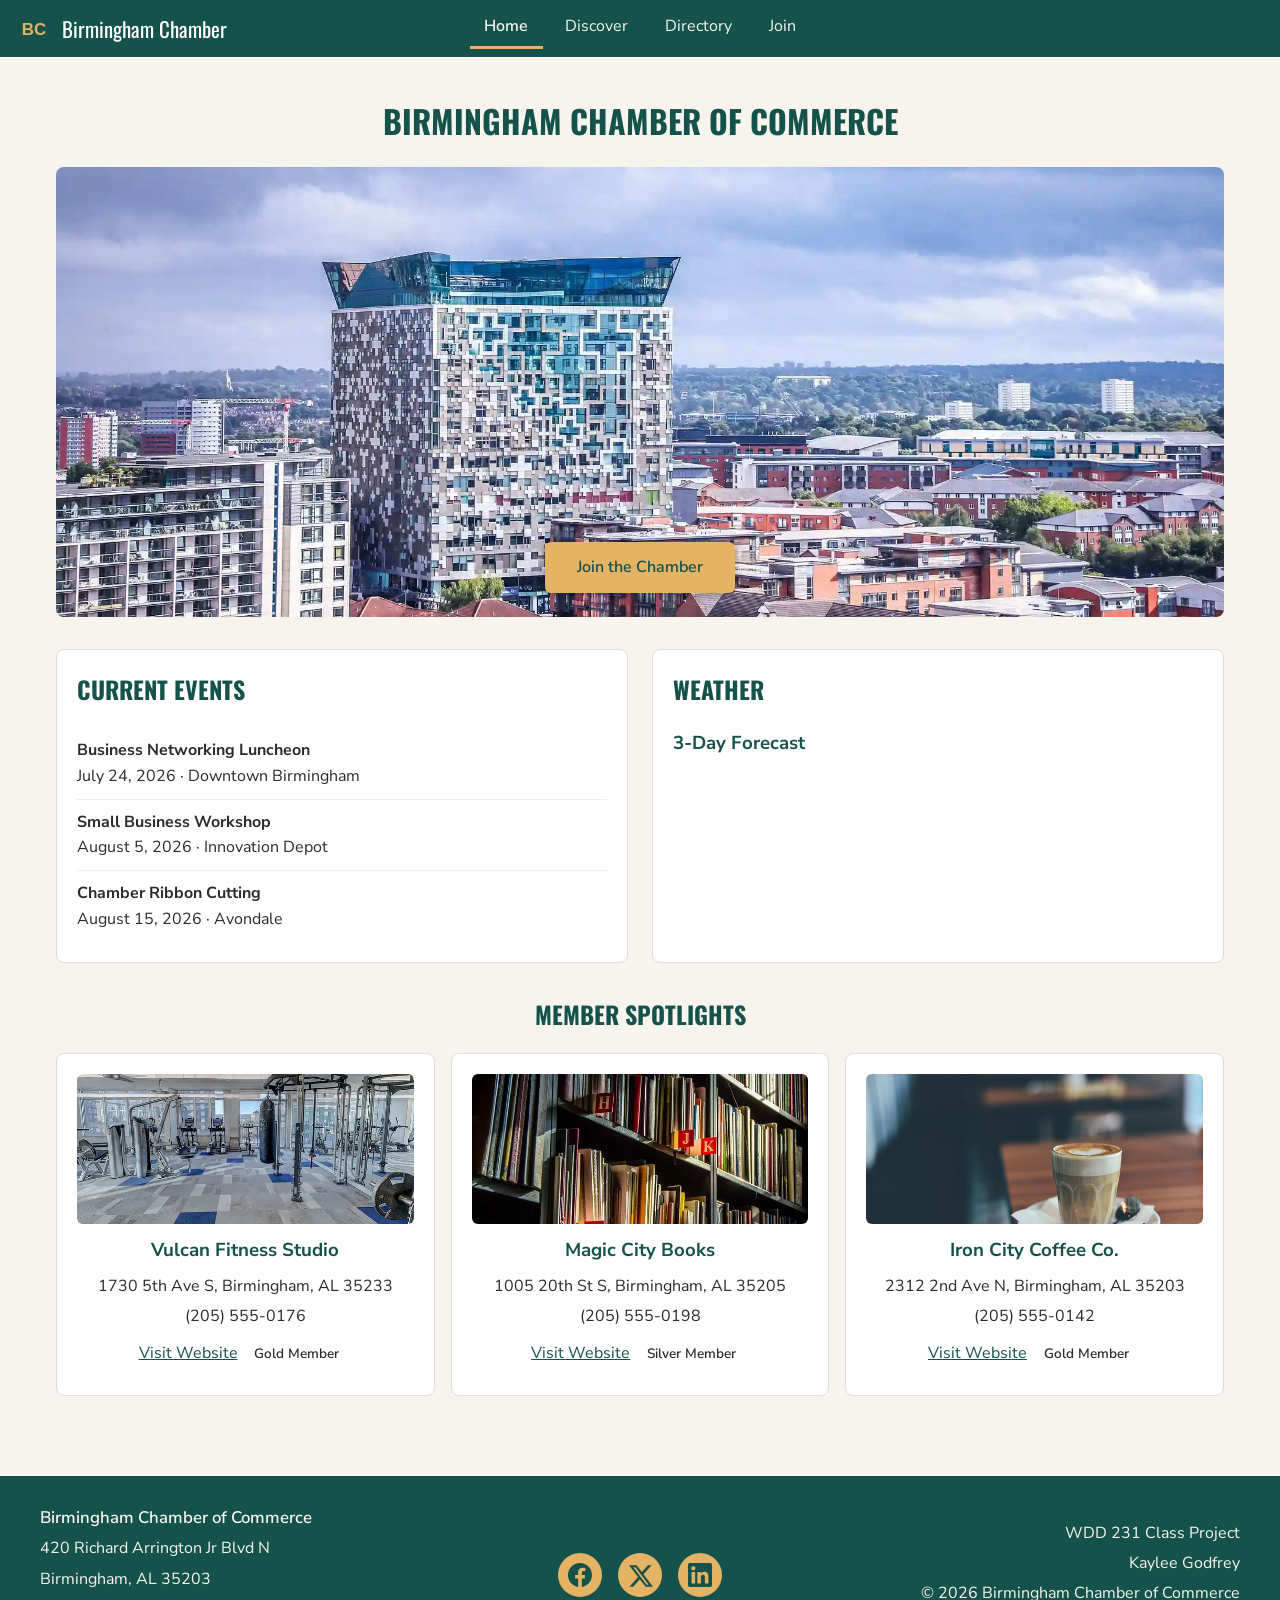
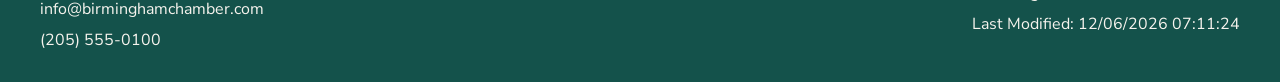
==== chamber/index.html @ e90c3314 "Add home page" ====
<!DOCTYPE html>
<html lang="en">
<head>
  <meta charset="UTF-8">
  <meta name="viewport" content="width=device-width, initial-scale=1.0">
  <title>Home | Birmingham Chamber of Commerce</title>
  <meta name="description" content="The Birmingham Chamber of Commerce supports and connects local businesses in Birmingham, Alabama through networking, events, and community resources.">
  <meta name="author" content="Kaylee Godfrey">

  <meta property="og:title" content="Birmingham Chamber of Commerce">
  <meta property="og:description" content="Supporting and connecting local businesses in Birmingham, Alabama.">
  <meta property="og:image" content="https://kayrand.github.io/wdd231/chamber/images/og-image.webp">
  <meta property="og:url" content="https://kayrand.github.io/wdd231/chamber/index.html">

  <link rel="icon" href="images/favicon.svg" type="image/svg+xml">

  <link rel="preconnect" href="https://fonts.googleapis.com">
  <link rel="preconnect" href="https://fonts.gstatic.com" crossorigin>
  <link href="https://fonts.googleapis.com/css2?family=Nunito+Sans:wght@400;600&family=Oswald:wght@500;700&display=swap" rel="stylesheet">

  <link rel="stylesheet" href="styles/normalize.css">
  <link rel="stylesheet" href="styles/small.css">
  <link rel="stylesheet" href="styles/larger.css">

  <script src="scripts/navigation.js" defer></script>
  <script src="scripts/weather.js" defer></script>
  <script src="scripts/spotlights.js" defer></script>
  <script src="scripts/date.js" defer></script>
</head>
<body>
  <div class="top-bar">
    <div class="header-title">
      <img src="images/favicon.svg" alt="Birmingham Chamber logo" class="logo">
      <span>Birmingham Chamber</span>
    </div>

    <button id="menu-toggle" aria-label="Open menu">&#9776;</button>

    <nav id="nav-menu">
      <a href="index.html" class="active">Home</a>
      <a href="discover.html">Discover</a>
      <a href="directory.html">Directory</a>
      <a href="join.html">Join</a>
    </nav>
  </div>

  <main>
    <h1>Birmingham Chamber of Commerce</h1>

    <section class="hero">
      <img src="images/hero.webp" alt="Downtown Birmingham, Alabama skyline">
      <a href="join.html" class="cta">Join the Chamber</a>
    </section>

    <div class="home-grid">
      <section class="events">
        <h2>Current Events</h2>
        <ul>
          <li>
            <strong>Business Networking Luncheon</strong><br>
            July 24, 2026 · Downtown Birmingham
          </li>
          <li>
            <strong>Small Business Workshop</strong><br>
            August 5, 2026 · Innovation Depot
          </li>
          <li>
            <strong>Chamber Ribbon Cutting</strong><br>
            August 15, 2026 · Avondale
          </li>
        </ul>
      </section>

      <section class="weather">
        <h2>Weather</h2>
        <div class="weather-current">
          <p id="current-temp"></p>
          <p id="current-desc"></p>
        </div>
        <div class="weather-forecast">
          <h3>3-Day Forecast</h3>
          <div id="forecast"></div>
        </div>
      </section>
    </div>

    <section class="spotlights">
      <h2>Member Spotlights</h2>
      <div id="spotlight-cards"></div>
    </section>
  </main>

  <footer>
    <div class="footer-contact">
      <p class="footer-name">Birmingham Chamber of Commerce</p>
      <p>420 Richard Arrington Jr Blvd N</p>
      <p>Birmingham, AL 35203</p>
      <p>info@birminghamchamber.com</p>
      <p>(205) 555-0100</p>
    </div>

    <div class="footer-social">
      <a href="https://www.facebook.com" target="_blank" aria-label="Facebook">
        <img src="images/facebook.svg" alt="Facebook">
      </a>
      <a href="https://www.twitter.com" target="_blank" aria-label="Twitter">
        <img src="images/twitter.svg" alt="Twitter">
      </a>
      <a href="https://www.linkedin.com" target="_blank" aria-label="LinkedIn">
        <img src="images/linkedin.svg" alt="LinkedIn">
      </a>
    </div>

    <div class="footer-info">
      <p>WDD 231 Class Project</p>
      <p>Kaylee Godfrey</p>
      <p>&copy; <span id="year"></span> Birmingham Chamber of Commerce</p>
      <p id="lastModified"></p>
    </div>
  </footer>
</body>
</html>
---- chamber/styles/small.css ----
:root {
  --forest: #14524b;
  --gold: #e4b363;
  --cream: #f7f4ee;
  --charcoal: #2b2b2b;
  --white: #ffffff;
}

* {
  box-sizing: border-box;
}

body {
  margin: 0;
  font-family: 'Nunito Sans', sans-serif;
  background-color: var(--cream);
  color: var(--charcoal);
  line-height: 1.6;
}

h1, h2 {
  font-family: 'Oswald', sans-serif;
  text-transform: uppercase;
}

.top-bar {
  display: flex;
  align-items: center;
  justify-content: space-between;
  flex-wrap: wrap;
  padding: 0.5rem 1rem;
  background-color: var(--forest);
}

.header-title {
  display: flex;
  align-items: center;
  gap: 0.6rem;
}

.header-title .logo {
  width: 36px;
  height: 36px;
}

.header-title span {
  font-family: 'Oswald', sans-serif;
  font-size: 1.3rem;
  color: var(--white);
}

#menu-toggle {
  font-size: 1.6rem;
  background: none;
  border: none;
  color: var(--gold);
  cursor: pointer;
}

/* NAV */
nav {
  display: none;
  flex-direction: column;
  width: 100%;
}

nav.open {
  display: flex;
}

nav a {
  padding: 0.7rem 1rem;
  color: var(--cream);
  text-decoration: none;
  border-bottom: 3px solid transparent;
  transition: border-color 0.2s;
}

nav a:hover {
  border-bottom-color: var(--gold);
}

nav a.active {
  border-bottom-color: var(--gold);
  font-weight: 600;
}

/* MAIN */
main {
  padding: 1rem;
}

h1 {
  color: var(--forest);
  text-align: center;
}

/* VIEW TOGGLE */
.view-toggle {
  display: flex;
  justify-content: flex-end;
  gap: 0.5rem;
  margin-bottom: 1rem;
}

.view-toggle button {
  font-size: 1.2rem;
  width: 40px;
  height: 40px;
  background-color: var(--white);
  border: 1px solid var(--forest);
  color: var(--forest);
  border-radius: 6px;
  cursor: pointer;
  transition: background-color 0.2s, color 0.2s;
}

.view-toggle button.active {
  background-color: var(--forest);
  color: var(--white);
}

/* GRID VIEW */
.grid {
  display: grid;
  grid-template-columns: 1fr;
  gap: 1rem;
}

.grid section {
  background-color: var(--white);
  border: 1px solid #ddd;
  border-radius: 8px;
  overflow: hidden;
  text-align: center;
}

.grid section > * {
  padding: 0 1rem;
}

.grid .card-top {
  height: 6px;
  background-color: var(--forest);
  padding: 0;
}

.grid h2 {
  color: var(--forest);
  font-size: 1.1rem;
  margin: 0.75rem 0 0.25rem;
}

.grid img {
  width: 100%;
  height: 160px;
  object-fit: cover;
  padding: 0;
}

.grid .level {
  display: inline-block;
  margin: 0.5rem 0 1rem;
  padding: 0.2rem 0.8rem;
  border-radius: 6px;
  font-size: 0.85rem;
  font-weight: 600;
}

.grid .level.gold {
  background-color: #d4af37;
  color: #3d2f08;
}

.grid .level.silver {
  background-color: #c0c0c0;
  color: #2e2e2e;
}

.grid .level.bronze {
  background-color: #8a5223;
  color: #ffffff;
}

/* LIST VIEW */
.list {
  display: flex;
  flex-direction: column;
}

.list section {
  display: grid;
  grid-template-columns: 1fr auto;
  align-items: center;
  gap: 0.5rem;
  padding: 0.6rem 1rem;
  border-bottom: 1px solid #ddd;
}

.list .card-top,
.list img,
.list p,
.list .level {
  display: none;
}

.list h2 {
  color: var(--forest);
  font-size: 1rem;
  margin: 0;
  text-align: left;
  text-transform: none;
  font-family: 'Nunito Sans', sans-serif;
}

.list a {
  color: var(--forest);
  font-size: 0.9rem;
}

/* FOOTER */
footer {
  background-color: var(--forest);
  color: var(--cream);
  padding: 1.5rem 1rem;
  margin-top: 2rem;
  text-align: center;
}

footer p {
  margin: 0.3rem 0;
}

.footer-name {
  font-weight: 600;
  font-size: 1.05rem;
}

.footer-social {
  display: flex;
  justify-content: center;
  gap: 1rem;
  margin: 1.25rem 0;
}

.footer-social img {
  width: 44px;
  height: 44px;
}

.footer-info {
  margin-top: 1.25rem;
  padding-top: 1.25rem;
  border-top: 1px solid rgba(255, 255, 255, 0.2);
}

footer a {
  color: var(--gold);
}

/* HERO */
.hero {
  position: relative;
  margin-bottom: 2rem;
}

.hero img {
  width: 100%;
  height: 300px;
  object-fit: cover;
  object-position: center bottom;
  display: block;
  border-radius: 8px;
}

.hero .cta {
  position: absolute;
  bottom: 1.5rem;
  left: 50%;
  transform: translateX(-50%);
  padding: 0.8rem 2rem;
  background-color: var(--gold);
  color: var(--forest);
  font-weight: 600;
  text-decoration: none;
  border-radius: 6px;
  white-space: nowrap;
  box-shadow: 0 2px 8px rgba(0, 0, 0, 0.3);
  transition: background-color 0.2s;
}

.hero .cta:hover {
  background-color: #d49a4a;
}

/* HOME GRID */
.home-grid {
  display: flex;
  flex-direction: column;
  gap: 1.5rem;
  margin-bottom: 2rem;
}

.events,
.weather {
  background-color: var(--white);
  border: 1px solid #ddd;
  border-radius: 8px;
  padding: 1.25rem;
}

.events h2,
.weather h2 {
  color: var(--forest);
  margin-top: 0;
}

.events ul {
  list-style: none;
  padding: 0;
  margin: 0;
}

.events li {
  padding: 0.6rem 0;
  border-bottom: 1px solid #eee;
}

.events li:last-child {
  border-bottom: none;
}

.weather-current {
  margin-bottom: 1rem;
}

#current-temp {
  font-size: 2rem;
  font-weight: 700;
  color: var(--forest);
  margin: 0;
}

#current-desc {
  text-transform: capitalize;
  margin: 0.25rem 0 0;
}

.weather-forecast h3 {
  color: var(--forest);
  margin-bottom: 0.5rem;
}

.forecast-day {
  display: flex;
  justify-content: space-between;
  padding: 0.4rem 0;
  border-bottom: 1px solid #eee;
}

.forecast-day:last-child {
  border-bottom: none;
}

.forecast-name {
  font-weight: 600;
}

/* SPOTLIGHTS */
.spotlights {
  margin-bottom: 2rem;
}

.spotlights h2 {
  color: var(--forest);
  text-align: center;
}

#spotlight-cards {
  display: flex;
  flex-direction: column;
  gap: 1rem;
}

.spotlight-card {
  background-color: var(--white);
  border: 1px solid #ddd;
  border-radius: 8px;
  padding: 1.25rem;
  text-align: center;
}

.spotlight-card img {
  width: 100%;
  height: 150px;
  object-fit: cover;
  margin: 0 auto 0.75rem;
  display: block;
  border-radius: 6px;
}

.spotlight-card h3 {
  color: var(--forest);
  margin: 0.5rem 0;
}

.spotlight-card p {
  margin: 0.25rem 0;
}

.spotlight-card a {
  color: var(--forest);
  display: inline-block;
  margin: 0.5rem 0;
}

.spotlight-card .level {
  display: inline-block;
  padding: 0.2rem 0.8rem;
  border-radius: 6px;
  font-size: 0.85rem;
  font-weight: 600;
}
---- chamber/styles/larger.css ----
@media (min-width: 40rem) {

  #menu-toggle {
    display: none;
  }

  .top-bar {
    display: grid;
    grid-template-columns: 1fr auto 1fr;
    align-items: center;
  }

  nav {
    display: flex;
    flex-direction: row;
    width: auto;
    gap: 0.5rem;
    grid-column: 2;
  }

  nav a {
    padding: 0.4rem 0.9rem;
    border-top: none;
  }

  main {
    max-width: 1200px;
    margin: 0 auto;
  }

  .grid {
    grid-template-columns: repeat(3, 1fr);
  }

  footer {
    display: grid;
    grid-template-columns: 1fr auto 1fr;
    align-items: center;
    gap: 2rem;
    text-align: left;
    padding-left: max(1rem, calc((100% - 1200px) / 2));
    padding-right: max(1rem, calc((100% - 1200px) / 2));
  }

  .footer-social {
    margin: 0;
  }

  .footer-info {
    margin-top: 0;
    padding-top: 0;
    border-top: none;
    text-align: right;
  }
  
.hero img {
    height: 450px;
  }

  .home-grid {
    flex-direction: row;
  }

  .events {
    flex: 1;
  }

  .weather {
    flex: 1;
  }

  #spotlight-cards {
    flex-direction: row;
  }

  .spotlight-card {
    flex: 1;
  }
}
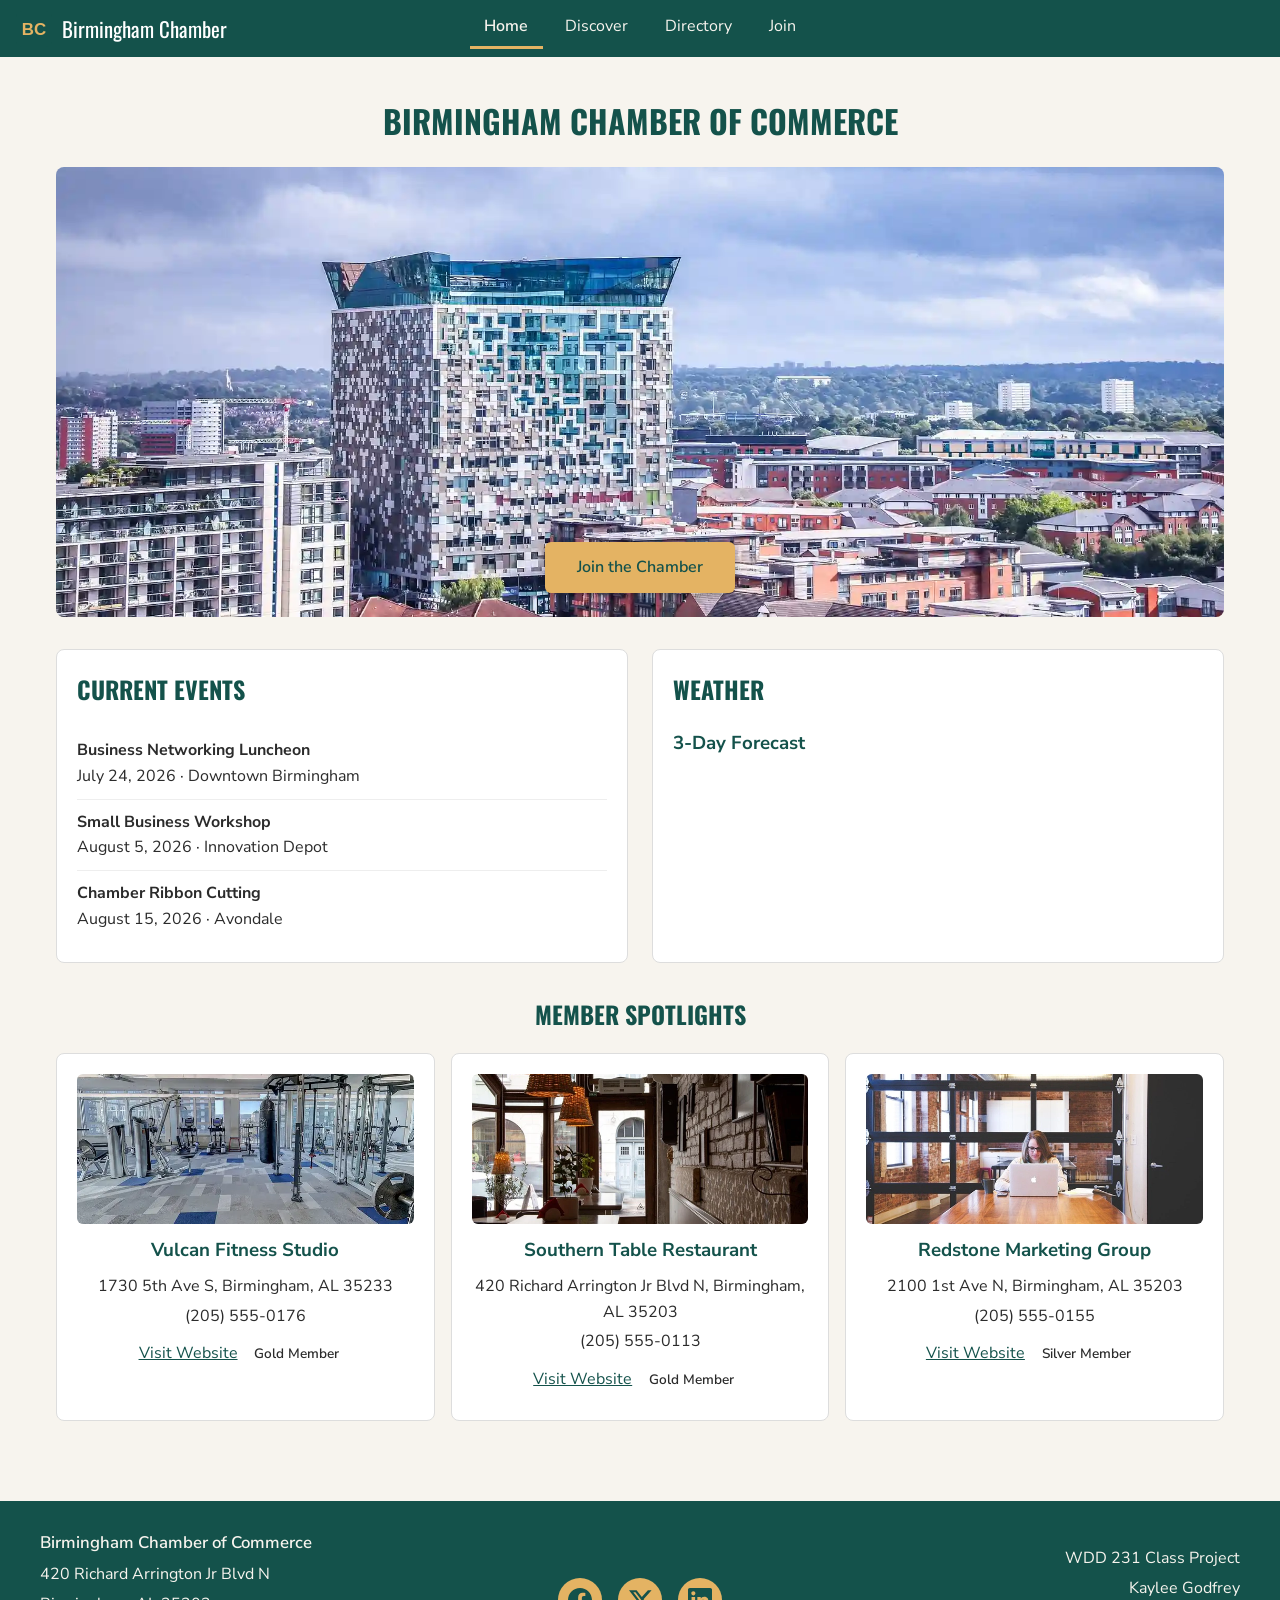
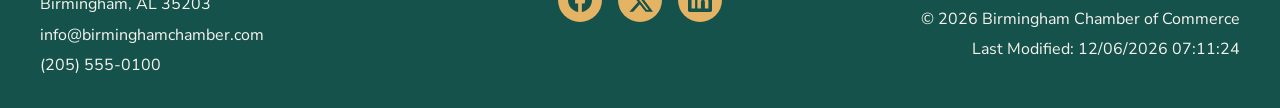
==== commit 078360be: "Fixed issue" ====
--- a/chamber/index.html
+++ b/chamber/index.html
@@ -28,7 +28,7 @@
   <script src="scripts/date.js" defer></script>
 </head>
 <body>
-  <div class="top-bar">
+  <header class="top-bar">
     <div class="header-title">
       <img src="images/favicon.svg" alt="Birmingham Chamber logo" class="logo">
       <span>Birmingham Chamber</span>
@@ -42,7 +42,7 @@
       <a href="directory.html">Directory</a>
       <a href="join.html">Join</a>
     </nav>
-  </div>
+  </header>
 
   <main>
     <h1>Birmingham Chamber of Commerce</h1>
